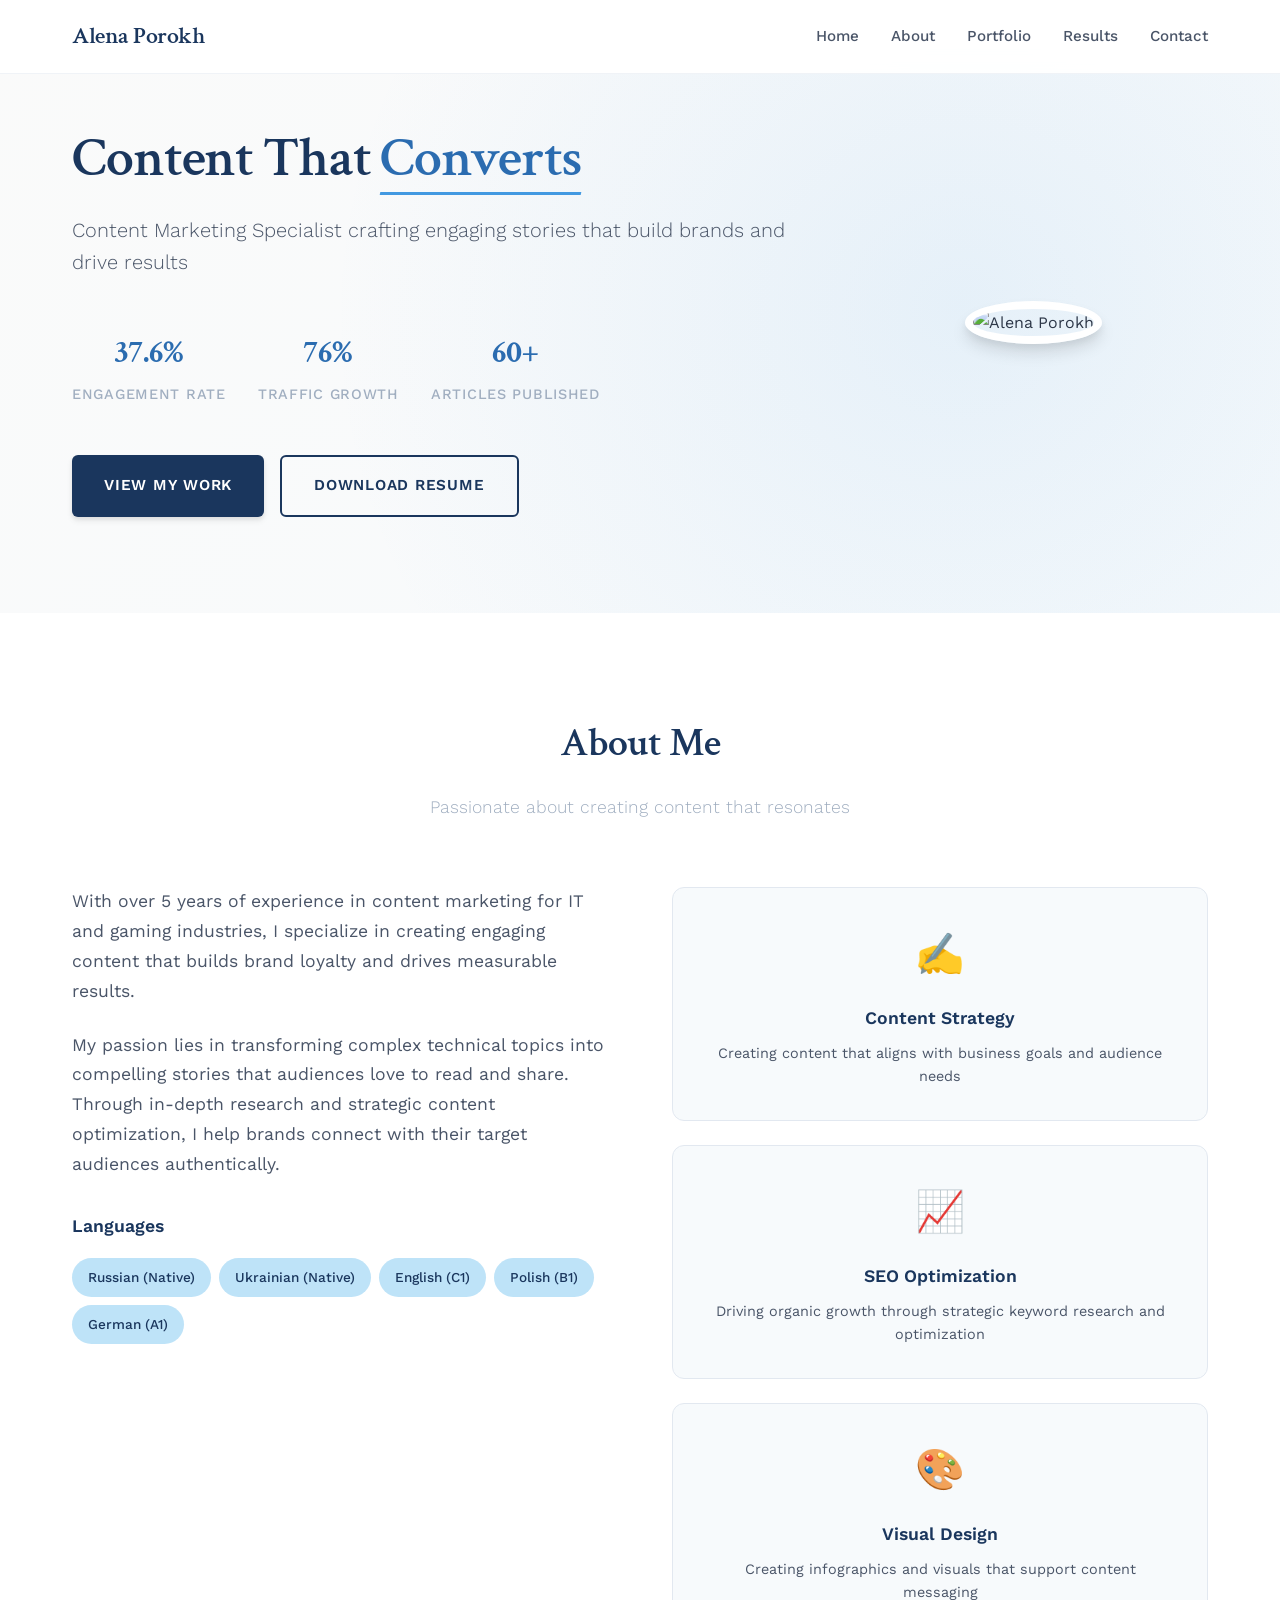
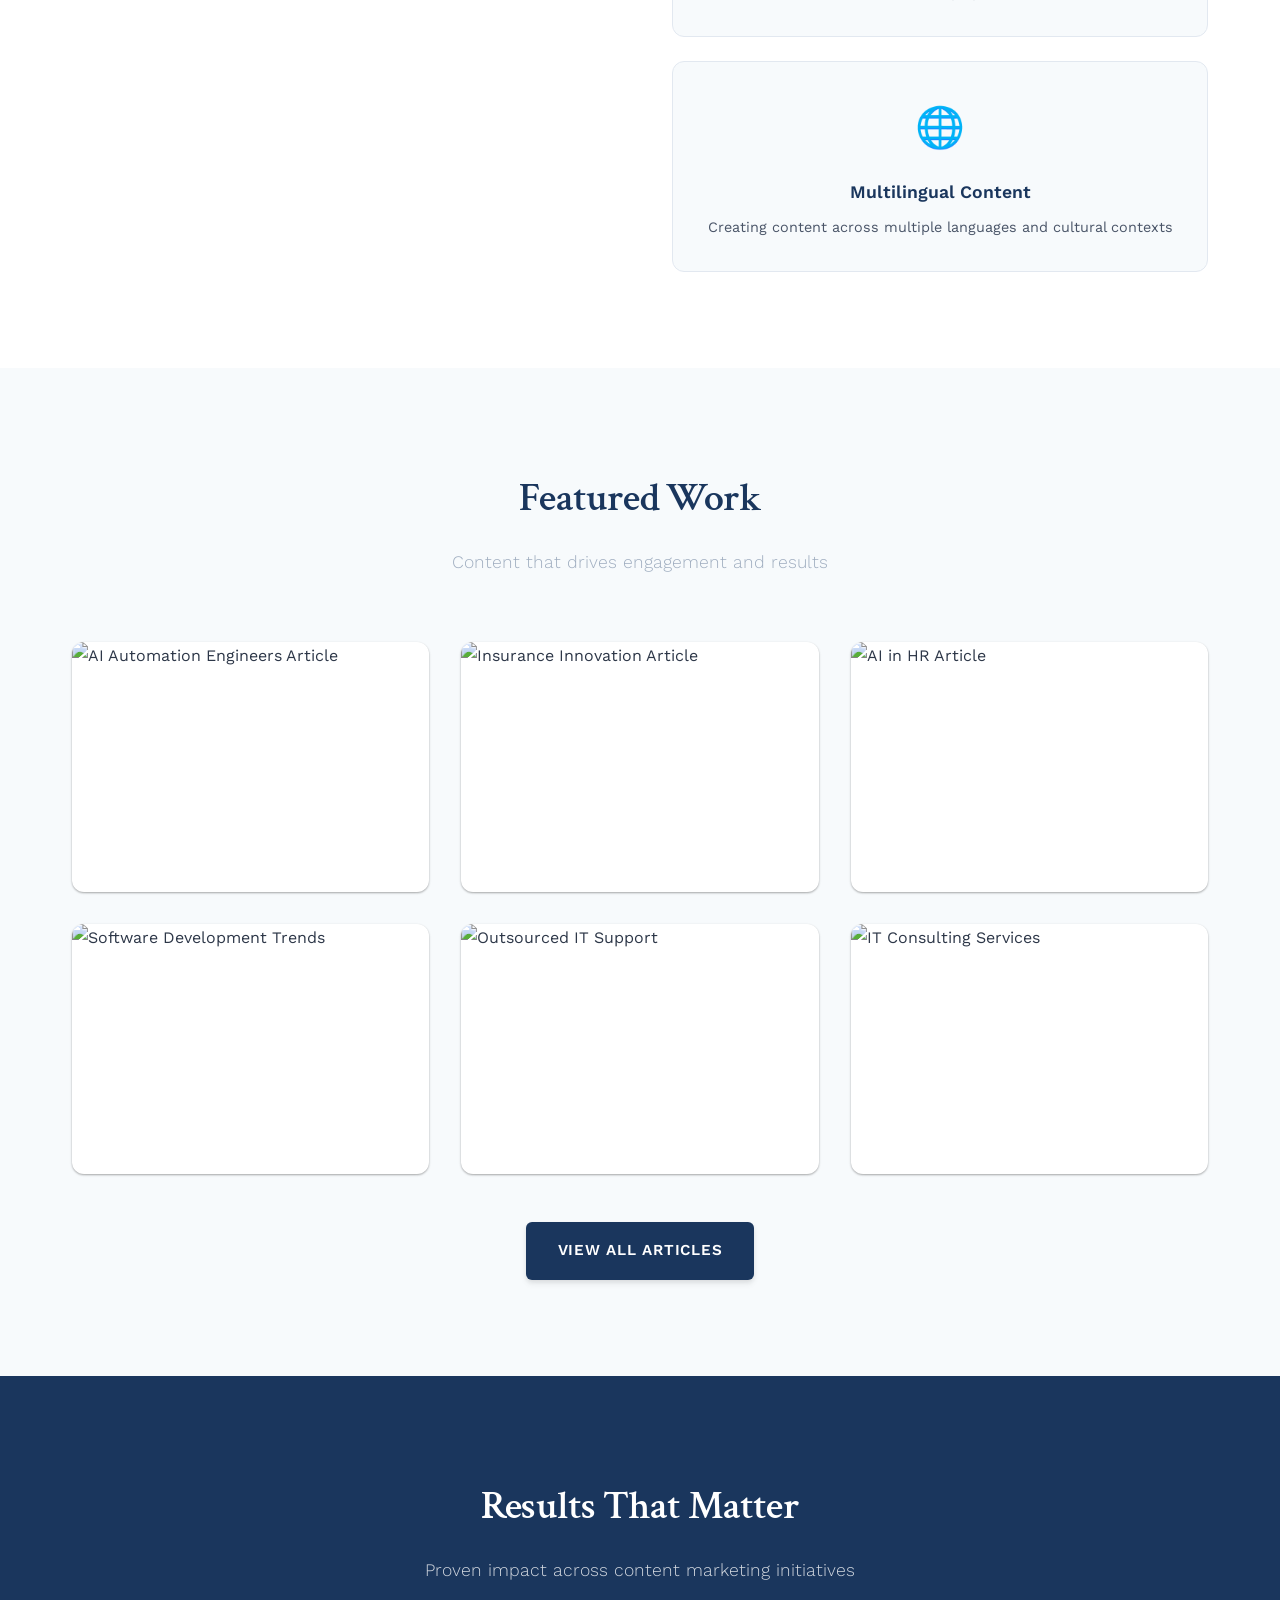
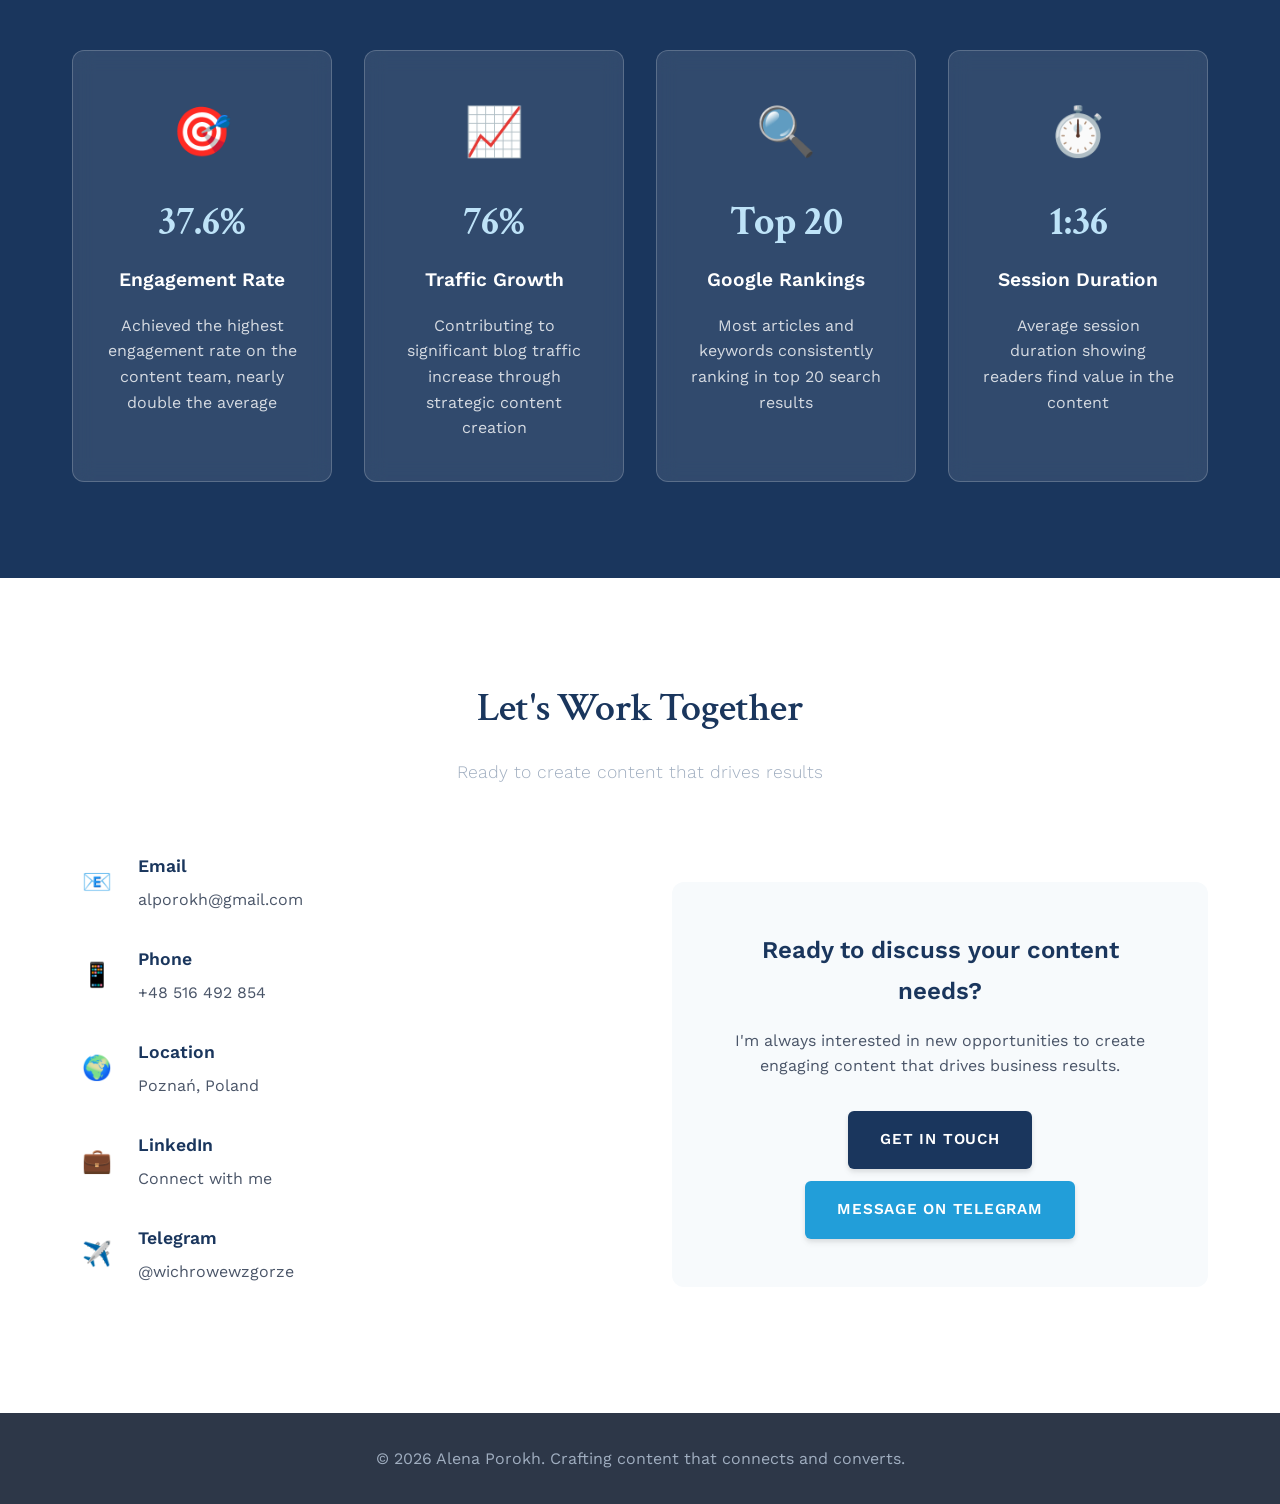
==== portfolio.html @ 60713535 "update" ====
<!DOCTYPE html>
<html lang="en">
<head>
    <meta charset="UTF-8">
    <meta name="viewport" content="width=device-width, initial-scale=1.0">
    <title>Alena Porokh - Content Marketing Portfolio</title>
    <link rel="preconnect" href="https://fonts.googleapis.com">
    <link rel="preconnect" href="https://fonts.gstatic.com" crossorigin>
    <link href="https://fonts.googleapis.com/css2?family=Crimson+Text:ital,wght@0,400;0,600;1,400&family=Work+Sans:wght@300;400;500;600;700&display=swap" rel="stylesheet">
    <link rel="stylesheet" href="portfolio-style.css">
</head>
<body>
    <!-- Navigation -->
    <nav class="navbar">
        <div class="nav-container">
            <div class="nav-logo">
                <h2>Alena Porokh</h2>
            </div>
            <ul class="nav-menu">
                <li><a href="#home" class="nav-link">Home</a></li>
                <li><a href="#about" class="nav-link">About</a></li>
                <li><a href="#portfolio" class="nav-link">Portfolio</a></li>
                <li><a href="#achievements" class="nav-link">Results</a></li>
                <li><a href="#contact" class="nav-link">Contact</a></li>
            </ul>
        </div>
    </nav>

    <!-- Hero Section -->
    <section id="home" class="hero">
        <div class="hero-container">
            <div class="hero-content">
                <h1 class="hero-title">Content That <span class="accent">Converts</span></h1>
                <p class="hero-subtitle">Content Marketing Specialist crafting engaging stories that build brands and drive results</p>
                <div class="hero-stats">
                    <div class="stat-item">
                        <span class="stat-number">37.6%</span>
                        <span class="stat-label">Engagement Rate</span>
                    </div>
                    <div class="stat-item">
                        <span class="stat-number">76%</span>
                        <span class="stat-label">Traffic Growth</span>
                    </div>
                    <div class="stat-item">
                        <span class="stat-number">60+</span>
                        <span class="stat-label">Articles Published</span>
                    </div>
                </div>
                <div class="hero-cta">
                    <a href="#portfolio" class="cta-primary">View My Work</a>
                    <a href="resume.html" class="cta-secondary">Download Resume</a>
                </div>
            </div>
            <div class="hero-image">
                <img src="https://secure.gravatar.com/avatar/c2fedead2f08acc2c8e84f293395091701e8367558be67c398e6171cd1245906?s=300&d=mm&r=g" alt="Alena Porokh" class="profile-photo">
            </div>
        </div>
    </section>

    <!-- About Section -->
    <section id="about" class="about">
        <div class="container">
            <div class="section-header">
                <h2 class="section-title">About Me</h2>
                <p class="section-subtitle">Passionate about creating content that resonates</p>
            </div>
            <div class="about-content">
                <div class="about-text">
                    <p>With over 5 years of experience in content marketing for IT and gaming industries, I specialize in creating engaging content that builds brand loyalty and drives measurable results.</p>
                    <p>My passion lies in transforming complex technical topics into compelling stories that audiences love to read and share. Through in-depth research and strategic content optimization, I help brands connect with their target audiences authentically.</p>
                    <div class="language-skills">
                        <h4>Languages</h4>
                        <div class="languages">
                            <span class="language">Russian (Native)</span>
                            <span class="language">Ukrainian (Native)</span>
                            <span class="language">English (C1)</span>
                            <span class="language">Polish (B1)</span>
                            <span class="language">German (A1)</span>
                        </div>
                    </div>
                </div>
                <div class="skills-grid">
                    <div class="skill-card">
                        <div class="skill-icon">✍️</div>
                        <h4>Content Strategy</h4>
                        <p>Creating content that aligns with business goals and audience needs</p>
                    </div>
                    <div class="skill-card">
                        <div class="skill-icon">📈</div>
                        <h4>SEO Optimization</h4>
                        <p>Driving organic growth through strategic keyword research and optimization</p>
                    </div>
                    <div class="skill-card">
                        <div class="skill-icon">🎨</div>
                        <h4>Visual Design</h4>
                        <p>Creating infographics and visuals that support content messaging</p>
                    </div>
                    <div class="skill-card">
                        <div class="skill-icon">🌐</div>
                        <h4>Multilingual Content</h4>
                        <p>Creating content across multiple languages and cultural contexts</p>
                    </div>
                </div>
            </div>
        </div>
    </section>

    <!-- Portfolio Section -->
    <section id="portfolio" class="portfolio">
        <div class="container">
            <div class="section-header">
                <h2 class="section-title">Featured Work</h2>
                <p class="section-subtitle">Content that drives engagement and results</p>
            </div>
            <div class="portfolio-grid">
                <div class="portfolio-item">
                    <div class="portfolio-image">
                        <img src="https://lasoft.org/blog/wp-content/uploads/2026/01/ai-automation-engineer.png" alt="AI Automation Engineers Article">
                        <div class="portfolio-overlay">
                            <h4>AI Automation Engineers Guide</h4>
                            <p>Most viewed article with 2,278+ views</p>
                            <a href="https://lasoft.org/blog/automation-engineers-with-ai-and-n8n-expertise/" target="_blank" class="portfolio-link">Read Article</a>
                        </div>
                    </div>
                </div>
                <div class="portfolio-item">
                    <div class="portfolio-image">
                        <img src="https://lasoft.org/blog/wp-content/uploads/2025/12/innovation-insurance.jpg" alt="Insurance Innovation Article">
                        <div class="portfolio-overlay">
                            <h4>Insurance Innovation</h4>
                            <p>Industry analysis with 1,538+ views</p>
                            <a href="https://lasoft.org/blog/insurance-innovation-staying-competitive-in-a-tech-driven-market/" target="_blank" class="portfolio-link">Read Article</a>
                        </div>
                    </div>
                </div>
                <div class="portfolio-item">
                    <div class="portfolio-image">
                        <img src="https://lasoft.org/blog/wp-content/uploads/2025/12/AI-for-HR.jpg" alt="AI in HR Article">
                        <div class="portfolio-overlay">
                            <h4>AI in HR Automation</h4>
                            <p>Technical deep-dive with 940+ views</p>
                            <a href="https://lasoft.org/blog/ai-in-hr-when-you-automate-routine-tasks-how-do-you-handle-it/" target="_blank" class="portfolio-link">Read Article</a>
                        </div>
                    </div>
                </div>
                <div class="portfolio-item">
                    <div class="portfolio-image">
                        <img src="https://lasoft.org/blog/wp-content/uploads/2025/11/emerging-software-development-trends.jpg" alt="Software Development Trends">
                        <div class="portfolio-overlay">
                            <h4>Software Development Trends 2026</h4>
                            <p>Forward-looking analysis with 1,928+ views</p>
                            <a href="https://lasoft.org/blog/emerging-software-development-trends-2026/" target="_blank" class="portfolio-link">Read Article</a>
                        </div>
                    </div>
                </div>
                <div class="portfolio-item">
                    <div class="portfolio-image">
                        <img src="https://lasoft.org/blog/wp-content/uploads/2026/02/Software_Development_Cycle.jpg" alt="Outsourced IT Support">
                        <div class="portfolio-overlay">
                            <h4>Outsourced IT Support</h4>
                            <p>Business strategy piece with 264+ views</p>
                            <a href="https://lasoft.org/blog/why-outsourced-it-support-is-replacing-in-house-teams/" target="_blank" class="portfolio-link">Read Article</a>
                        </div>
                    </div>
                </div>
                <div class="portfolio-item">
                    <div class="portfolio-image">
                        <img src="https://lasoft.org/blog/wp-content/uploads/2026/01/Global-IT-consulting-services.jpg" alt="IT Consulting Services">
                        <div class="portfolio-overlay">
                            <h4>IT Consulting Services</h4>
                            <p>Strategic guide with 455+ views</p>
                            <a href="https://lasoft.org/blog/it-consulting-services-strategies-for-digital-transformation-process/" target="_blank" class="portfolio-link">Read Article</a>
                        </div>
                    </div>
                </div>
            </div>
            <div class="portfolio-cta">
                <a href="https://lasoft.org/blog/author/porokh/" target="_blank" class="cta-primary">View All Articles</a>
            </div>
        </div>
    </section>

    <!-- Achievements Section -->
    <section id="achievements" class="achievements">
        <div class="container">
            <div class="section-header">
                <h2 class="section-title">Results That Matter</h2>
                <p class="section-subtitle">Proven impact across content marketing initiatives</p>
            </div>
            <div class="achievements-grid">
                <div class="achievement-card">
                    <div class="achievement-icon">🎯</div>
                    <h3>37.6%</h3>
                    <h4>Engagement Rate</h4>
                    <p>Achieved the highest engagement rate on the content team, nearly double the average</p>
                </div>
                <div class="achievement-card">
                    <div class="achievement-icon">📈</div>
                    <h3>76%</h3>
                    <h4>Traffic Growth</h4>
                    <p>Contributing to significant blog traffic increase through strategic content creation</p>
                </div>
                <div class="achievement-card">
                    <div class="achievement-icon">🔍</div>
                    <h3>Top 20</h3>
                    <h4>Google Rankings</h4>
                    <p>Most articles and keywords consistently ranking in top 20 search results</p>
                </div>
                <div class="achievement-card">
                    <div class="achievement-icon">⏱️</div>
                    <h3>1:36</h3>
                    <h4>Session Duration</h4>
                    <p>Average session duration showing readers find value in the content</p>
                </div>
            </div>
        </div>
    </section>

    <!-- Contact Section -->
    <section id="contact" class="contact">
        <div class="container">
            <div class="section-header">
                <h2 class="section-title">Let's Work Together</h2>
                <p class="section-subtitle">Ready to create content that drives results</p>
            </div>
            <div class="contact-content">
                <div class="contact-info">
                    <div class="contact-item">
                        <div class="contact-icon">📧</div>
                        <div>
                            <h4>Email</h4>
                            <a href="mailto:alporokh@gmail.com">alporokh@gmail.com</a>
                        </div>
                    </div>
                    <div class="contact-item">
                        <div class="contact-icon">📱</div>
                        <div>
                            <h4>Phone</h4>
                            <a href="tel:+48516492854">+48 516 492 854</a>
                        </div>
                    </div>
                    <div class="contact-item">
                        <div class="contact-icon">🌍</div>
                        <div>
                            <h4>Location</h4>
                            <span>Poznań, Poland</span>
                        </div>
                    </div>
                    <div class="contact-item">
                        <div class="contact-icon">💼</div>
                        <div>
                            <h4>LinkedIn</h4>
                            <a href="https://linkedin.com/in/alenaporokh/" target="_blank">Connect with me</a>
                        </div>
                    </div>
                    <div class="contact-item">
                        <div class="contact-icon">✈️</div>
                        <div>
                            <h4>Telegram</h4>
                            <a href="https://t.me/wichrowewzgorze" target="_blank">@wichrowewzgorze</a>
                        </div>
                    </div>
                </div>
                <div class="contact-cta">
                    <h3>Ready to discuss your content needs?</h3>
                    <p>I'm always interested in new opportunities to create engaging content that drives business results.</p>
                    <a href="mailto:alporokh@gmail.com" class="cta-primary">Get In Touch</a>
                    <a href="https://t.me/wichrowewzgorze" target="_blank" class="cta-primary" style="margin-top: 12px; background: #229ED9;">Message on Telegram</a>
                </div>
            </div>
        </div>
    </section>

    <!-- Footer -->
    <footer class="footer">
        <div class="container">
            <p>&copy; 2026 Alena Porokh. Crafting content that connects and converts.</p>
        </div>
    </footer>

    <script src="portfolio-script.js"></script>
</body>
</html>
---- portfolio-style.css ----
:root {
    --navy-blue: #1a365d;
    --royal-blue: #2b6cb0;
    --sky-blue: #4299e1;
    --light-blue: #bee3f8;
    --pure-black: #000000;
    --charcoal: #2d3748;
    --slate: #4a5568;
    --pure-white: #ffffff;
    --cream-white: #fafafa;
    --light-gray: #f7fafc;
    --medium-gray: #a0aec0;
    --border-light: #e2e8f0;
    
    --font-serif: 'Crimson Text', serif;
    --font-sans: 'Work Sans', sans-serif;
    
    --shadow-subtle: 0 1px 3px rgba(0, 0, 0, 0.12), 0 1px 2px rgba(0, 0, 0, 0.24);
    --shadow-medium: 0 4px 6px rgba(0, 0, 0, 0.07), 0 2px 4px rgba(0, 0, 0, 0.06);
    --shadow-large: 0 10px 15px rgba(0, 0, 0, 0.1), 0 4px 6px rgba(0, 0, 0, 0.05);
    
    --transition: all 0.3s cubic-bezier(0.4, 0, 0.2, 1);
}

* {
    margin: 0;
    padding: 0;
    box-sizing: border-box;
}

html {
    scroll-behavior: smooth;
}

body {
    font-family: var(--font-sans);
    line-height: 1.7;
    color: var(--charcoal);
    background: var(--pure-white);
    overflow-x: hidden;
}

.container {
    max-width: 1200px;
    margin: 0 auto;
    padding: 0 2rem;
}

/* Navigation */
.navbar {
    position: fixed;
    top: 0;
    width: 100%;
    background: rgba(255, 255, 255, 0.95);
    backdrop-filter: blur(10px);
    z-index: 1000;
    padding: 1rem 0;
    border-bottom: 1px solid var(--border-light);
    transition: var(--transition);
}

.nav-container {
    max-width: 1200px;
    margin: 0 auto;
    padding: 0 2rem;
    display: flex;
    justify-content: space-between;
    align-items: center;
}

.nav-logo h2 {
    font-family: var(--font-serif);
    font-size: 1.5rem;
    font-weight: 600;
    color: var(--navy-blue);
    letter-spacing: -0.02em;
}

.nav-menu {
    display: flex;
    list-style: none;
    gap: 2rem;
}

.nav-link {
    text-decoration: none;
    color: var(--slate);
    font-weight: 500;
    font-size: 0.95rem;
    transition: var(--transition);
    position: relative;
}

.nav-link:hover {
    color: var(--royal-blue);
}

.nav-link::after {
    content: '';
    position: absolute;
    bottom: -2px;
    left: 0;
    width: 0;
    height: 2px;
    background: var(--royal-blue);
    transition: width 0.3s ease;
}

.nav-link:hover::after {
    width: 100%;
}

/* Hero Section */
.hero {
    padding: 8rem 0 6rem;
    background: linear-gradient(135deg, var(--cream-white) 0%, var(--light-gray) 100%);
    position: relative;
    overflow: hidden;
}

.hero::before {
    content: '';
    position: absolute;
    top: -50%;
    right: -25%;
    width: 100%;
    height: 200%;
    background: radial-gradient(ellipse, rgba(66, 153, 225, 0.1) 0%, transparent 70%);
    transform: rotate(-15deg);
}

.hero-container {
    max-width: 1200px;
    margin: 0 auto;
    padding: 0 2rem;
    display: grid;
    grid-template-columns: 1fr 350px;
    gap: 4rem;
    align-items: center;
    position: relative;
    z-index: 1;
}

.hero-title {
    font-family: var(--font-serif);
    font-size: 3.5rem;
    font-weight: 600;
    color: var(--navy-blue);
    line-height: 1.1;
    margin-bottom: 1.5rem;
    letter-spacing: -0.02em;
}

.accent {
    color: var(--royal-blue);
    position: relative;
}

.accent::after {
    content: '';
    position: absolute;
    bottom: 0;
    left: 0;
    width: 100%;
    height: 3px;
    background: var(--sky-blue);
    transform: skew(-12deg);
}

.hero-subtitle {
    font-size: 1.25rem;
    color: var(--slate);
    margin-bottom: 3rem;
    font-weight: 300;
    line-height: 1.6;
}

.hero-stats {
    display: flex;
    gap: 2rem;
    margin-bottom: 3rem;
}

.stat-item {
    text-align: center;
}

.stat-number {
    display: block;
    font-size: 2rem;
    font-weight: 700;
    color: var(--royal-blue);
    font-family: var(--font-serif);
}

.stat-label {
    font-size: 0.9rem;
    color: var(--medium-gray);
    text-transform: uppercase;
    letter-spacing: 0.05em;
    font-weight: 500;
}

.hero-cta {
    display: flex;
    gap: 1rem;
}

.cta-primary, .cta-secondary {
    text-decoration: none;
    padding: 1rem 2rem;
    border-radius: 6px;
    font-weight: 600;
    font-size: 0.95rem;
    transition: var(--transition);
    display: inline-flex;
    align-items: center;
    text-transform: uppercase;
    letter-spacing: 0.05em;
}

.cta-primary {
    background: var(--navy-blue);
    color: var(--pure-white);
    box-shadow: var(--shadow-medium);
}

.cta-primary:hover {
    background: var(--royal-blue);
    transform: translateY(-2px);
    box-shadow: var(--shadow-large);
}

.cta-secondary {
    background: transparent;
    color: var(--navy-blue);
    border: 2px solid var(--navy-blue);
}

.cta-secondary:hover {
    background: var(--navy-blue);
    color: var(--pure-white);
}

.hero-image {
    text-align: center;
    position: relative;
}

.profile-photo {
    width: 280px;
    height: 280px;
    border-radius: 50%;
    object-fit: cover;
    box-shadow: var(--shadow-large);
    border: 8px solid var(--pure-white);
    transition: var(--transition);
}

.profile-photo:hover {
    transform: scale(1.05);
}

/* Section Styles */
section {
    padding: 6rem 0;
}

.section-header {
    text-align: center;
    margin-bottom: 4rem;
}

.section-title {
    font-family: var(--font-serif);
    font-size: 2.5rem;
    font-weight: 600;
    color: var(--navy-blue);
    margin-bottom: 1rem;
    letter-spacing: -0.02em;
}

.section-subtitle {
    font-size: 1.1rem;
    color: var(--medium-gray);
    font-weight: 300;
}

/* About Section */
.about {
    background: var(--pure-white);
}

.about-content {
    display: grid;
    grid-template-columns: 1fr 1fr;
    gap: 4rem;
    align-items: start;
}

.about-text p {
    font-size: 1.1rem;
    color: var(--slate);
    margin-bottom: 1.5rem;
    line-height: 1.7;
}

.language-skills {
    margin-top: 2rem;
}

.language-skills h4 {
    font-size: 1.1rem;
    color: var(--navy-blue);
    margin-bottom: 1rem;
    font-weight: 600;
}

.languages {
    display: flex;
    flex-wrap: wrap;
    gap: 0.5rem;
}

.language {
    background: var(--light-blue);
    color: var(--navy-blue);
    padding: 0.5rem 1rem;
    border-radius: 20px;
    font-size: 0.85rem;
    font-weight: 500;
}

.skills-grid {
    display: grid;
    grid-template-columns: 1fr;
    gap: 1.5rem;
}

.skill-card {
    background: var(--light-gray);
    padding: 2rem;
    border-radius: 12px;
    text-align: center;
    transition: var(--transition);
    border: 1px solid var(--border-light);
}

.skill-card:hover {
    transform: translateY(-4px);
    box-shadow: var(--shadow-medium);
}

.skill-icon {
    font-size: 2.5rem;
    margin-bottom: 1rem;
}

.skill-card h4 {
    color: var(--navy-blue);
    font-size: 1.1rem;
    margin-bottom: 0.5rem;
    font-weight: 600;
}

.skill-card p {
    color: var(--slate);
    font-size: 0.9rem;
    line-height: 1.6;
}

/* Portfolio Section */
.portfolio {
    background: var(--light-gray);
}

.portfolio-grid {
    display: grid;
    grid-template-columns: repeat(auto-fit, minmax(350px, 1fr));
    gap: 2rem;
    margin-bottom: 3rem;
}

.portfolio-item {
    background: var(--pure-white);
    border-radius: 12px;
    overflow: hidden;
    box-shadow: var(--shadow-subtle);
    transition: var(--transition);
}

.portfolio-item:hover {
    transform: translateY(-8px);
    box-shadow: var(--shadow-large);
}

.portfolio-image {
    position: relative;
    overflow: hidden;
    height: 250px;
}

.portfolio-image img {
    width: 100%;
    height: 100%;
    object-fit: cover;
    transition: var(--transition);
}

.portfolio-overlay {
    position: absolute;
    top: 0;
    left: 0;
    right: 0;
    bottom: 0;
    background: rgba(26, 54, 93, 0.9);
    color: var(--pure-white);
    padding: 2rem;
    display: flex;
    flex-direction: column;
    justify-content: center;
    opacity: 0;
    transition: var(--transition);
}

.portfolio-item:hover .portfolio-overlay {
    opacity: 1;
}

.portfolio-overlay h4 {
    font-size: 1.3rem;
    margin-bottom: 0.5rem;
    font-weight: 600;
}

.portfolio-overlay p {
    margin-bottom: 1.5rem;
    opacity: 0.9;
}

.portfolio-link {
    color: var(--pure-white);
    text-decoration: none;
    font-weight: 600;
    text-transform: uppercase;
    letter-spacing: 0.05em;
    font-size: 0.9rem;
    border-bottom: 2px solid var(--sky-blue);
    display: inline-block;
    transition: var(--transition);
}

.portfolio-link:hover {
    color: var(--sky-blue);
}

.portfolio-cta {
    text-align: center;
}

/* Achievements Section */
.achievements {
    background: var(--navy-blue);
    color: var(--pure-white);
}

.achievements .section-title {
    color: var(--pure-white);
}

.achievements .section-subtitle {
    color: rgba(255, 255, 255, 0.8);
}

.achievements-grid {
    display: grid;
    grid-template-columns: repeat(auto-fit, minmax(250px, 1fr));
    gap: 2rem;
}

.achievement-card {
    background: rgba(255, 255, 255, 0.1);
    padding: 2.5rem 2rem;
    border-radius: 12px;
    text-align: center;
    backdrop-filter: blur(10px);
    border: 1px solid rgba(255, 255, 255, 0.2);
    transition: var(--transition);
}

.achievement-card:hover {
    transform: translateY(-8px);
    background: rgba(255, 255, 255, 0.15);
}

.achievement-icon {
    font-size: 3rem;
    margin-bottom: 1rem;
}

.achievement-card h3 {
    font-size: 2.5rem;
    font-weight: 700;
    color: var(--light-blue);
    margin-bottom: 0.5rem;
    font-family: var(--font-serif);
}

.achievement-card h4 {
    font-size: 1.2rem;
    margin-bottom: 1rem;
    color: var(--pure-white);
    font-weight: 600;
}

.achievement-card p {
    color: rgba(255, 255, 255, 0.8);
    line-height: 1.6;
}

/* Contact Section */
.contact {
    background: var(--pure-white);
}

.contact-content {
    display: grid;
    grid-template-columns: 1fr 1fr;
    gap: 4rem;
    align-items: center;
}

.contact-item {
    display: flex;
    align-items: center;
    gap: 1rem;
    margin-bottom: 2rem;
}

.contact-icon {
    font-size: 1.5rem;
    width: 50px;
    text-align: center;
}

.contact-item h4 {
    color: var(--navy-blue);
    font-size: 1.1rem;
    margin-bottom: 0.25rem;
    font-weight: 600;
}

.contact-item a, .contact-item span {
    color: var(--slate);
    text-decoration: none;
    transition: var(--transition);
}

.contact-item a:hover {
    color: var(--royal-blue);
}

.contact-cta {
    background: var(--light-gray);
    padding: 3rem;
    border-radius: 12px;
    text-align: center;
}

.contact-cta h3 {
    font-size: 1.5rem;
    color: var(--navy-blue);
    margin-bottom: 1rem;
    font-weight: 600;
}

.contact-cta p {
    color: var(--slate);
    margin-bottom: 2rem;
    line-height: 1.6;
}

/* Footer */
.footer {
    background: var(--charcoal);
    color: var(--medium-gray);
    padding: 2rem 0;
    text-align: center;
}

/* Responsive Design */
@media (max-width: 1024px) {
    .hero-container {
        grid-template-columns: 1fr;
        text-align: center;
        gap: 3rem;
    }
    
    .hero-title {
        font-size: 3rem;
    }
    
    .about-content,
    .contact-content {
        grid-template-columns: 1fr;
        gap: 3rem;
    }
    
    .skills-grid {
        grid-template-columns: repeat(2, 1fr);
    }
}

@media (max-width: 768px) {
    .container {
        padding: 0 1rem;
    }
    
    .nav-container {
        padding: 0 1rem;
    }
    
    .nav-menu {
        gap: 1rem;
    }
    
    .hero {
        padding: 6rem 0 4rem;
    }
    
    .hero-title {
        font-size: 2.5rem;
    }
    
    .hero-stats {
        flex-direction: column;
        gap: 1rem;
    }
    
    .hero-cta {
        flex-direction: column;
        align-items: center;
    }
    
    .profile-photo {
        width: 200px;
        height: 200px;
    }
    
    .section-title {
        font-size: 2rem;
    }
    
    .skills-grid {
        grid-template-columns: 1fr;
    }
    
    .portfolio-grid {
        grid-template-columns: 1fr;
    }
    
    .achievements-grid {
        grid-template-columns: 1fr;
    }
}

/* Animations */
@keyframes fadeInUp {
    from {
        opacity: 0;
        transform: translateY(30px);
    }
    to {
        opacity: 1;
        transform: translateY(0);
    }
}

.portfolio-item,
.skill-card,
.achievement-card {
    animation: fadeInUp 0.6s ease forwards;
}

.portfolio-item:nth-child(1) { animation-delay: 0.1s; }
.portfolio-item:nth-child(2) { animation-delay: 0.2s; }
.portfolio-item:nth-child(3) { animation-delay: 0.3s; }
.portfolio-item:nth-child(4) { animation-delay: 0.4s; }
.portfolio-item:nth-child(5) { animation-delay: 0.5s; }
.portfolio-item:nth-child(6) { animation-delay: 0.6s; }
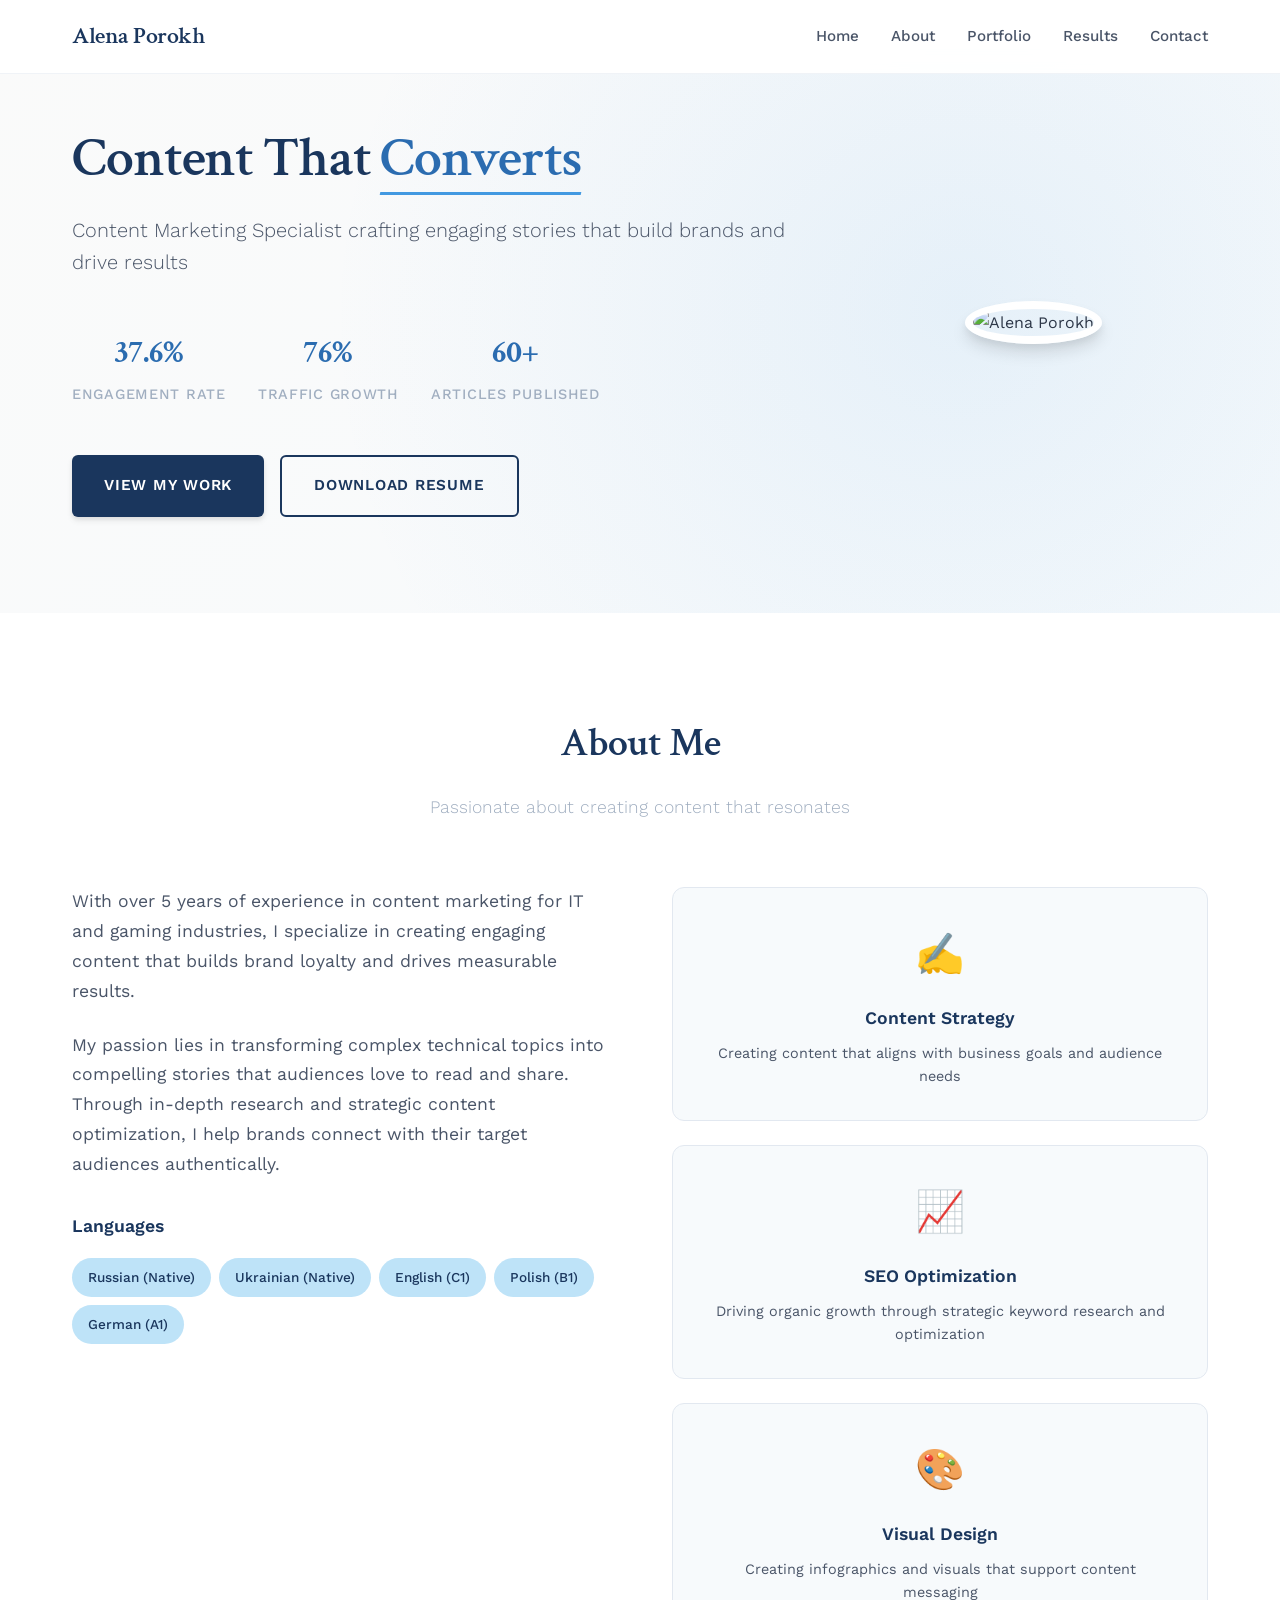
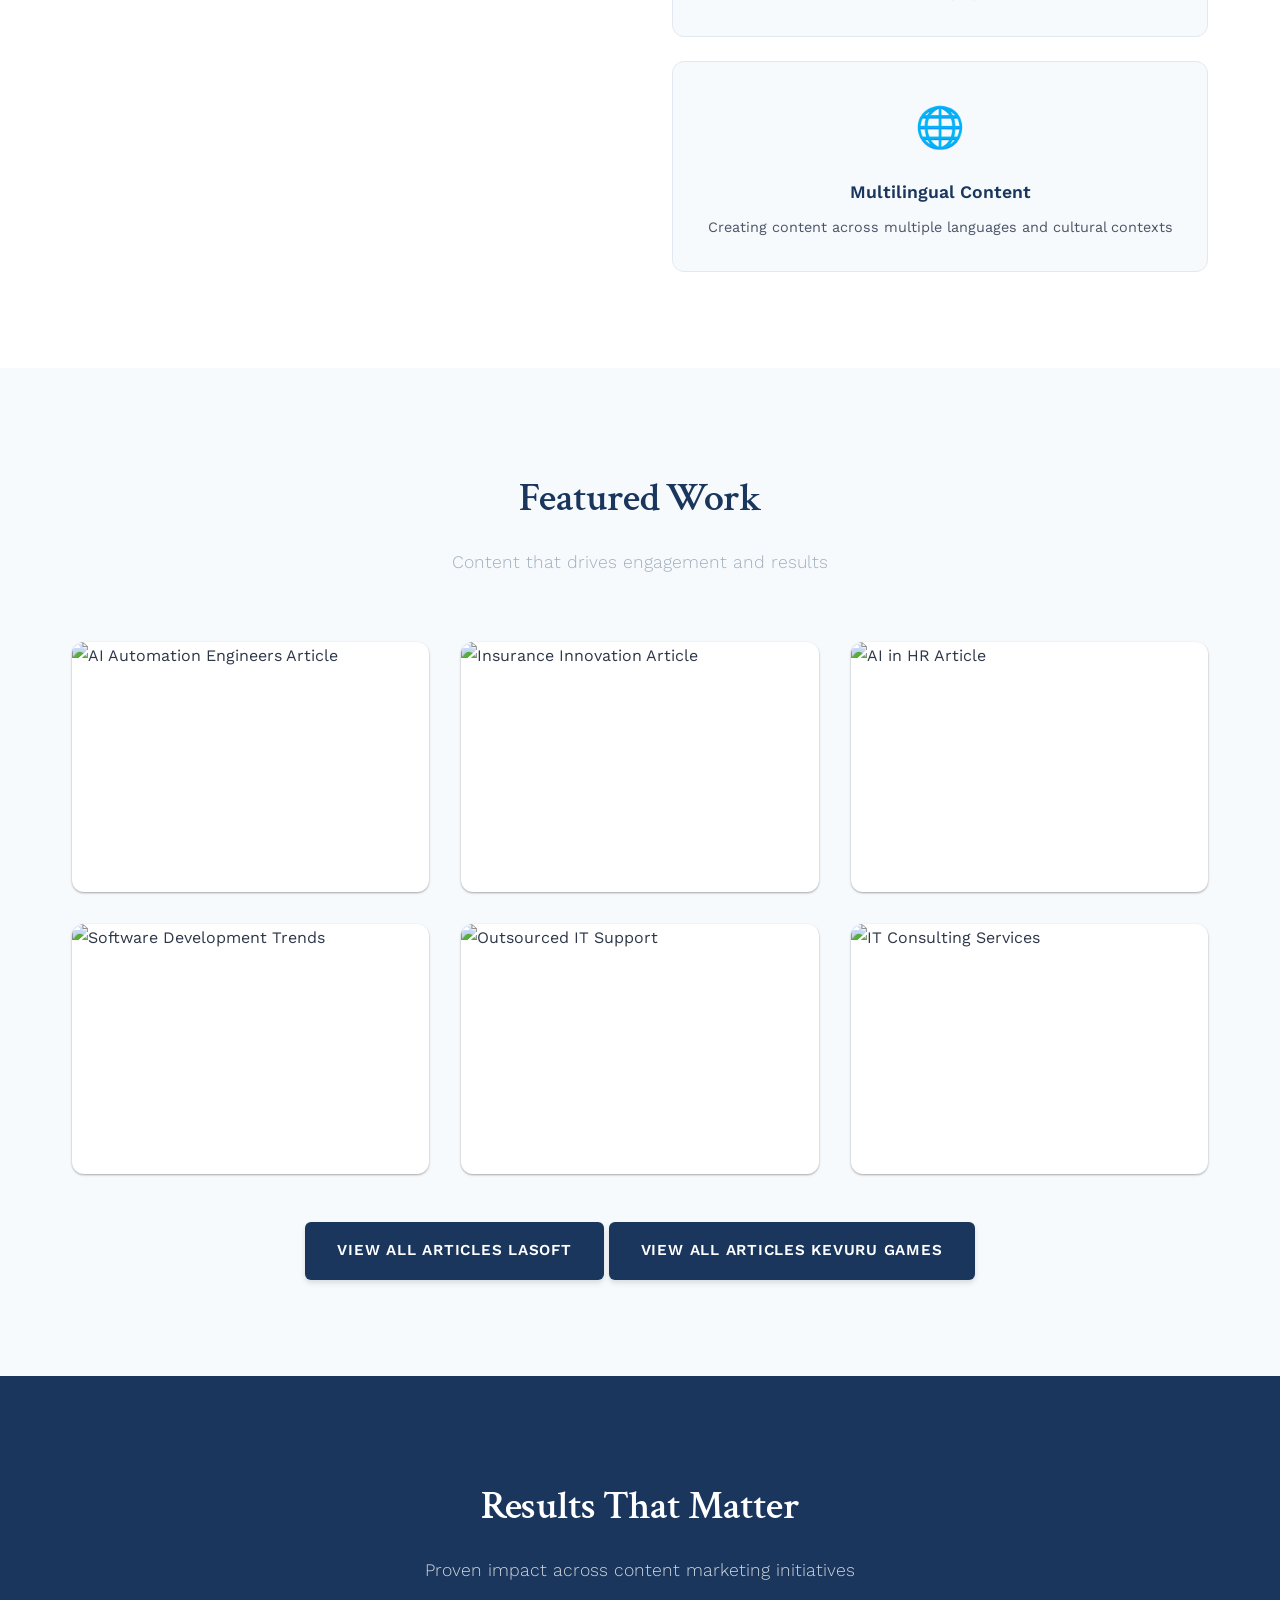
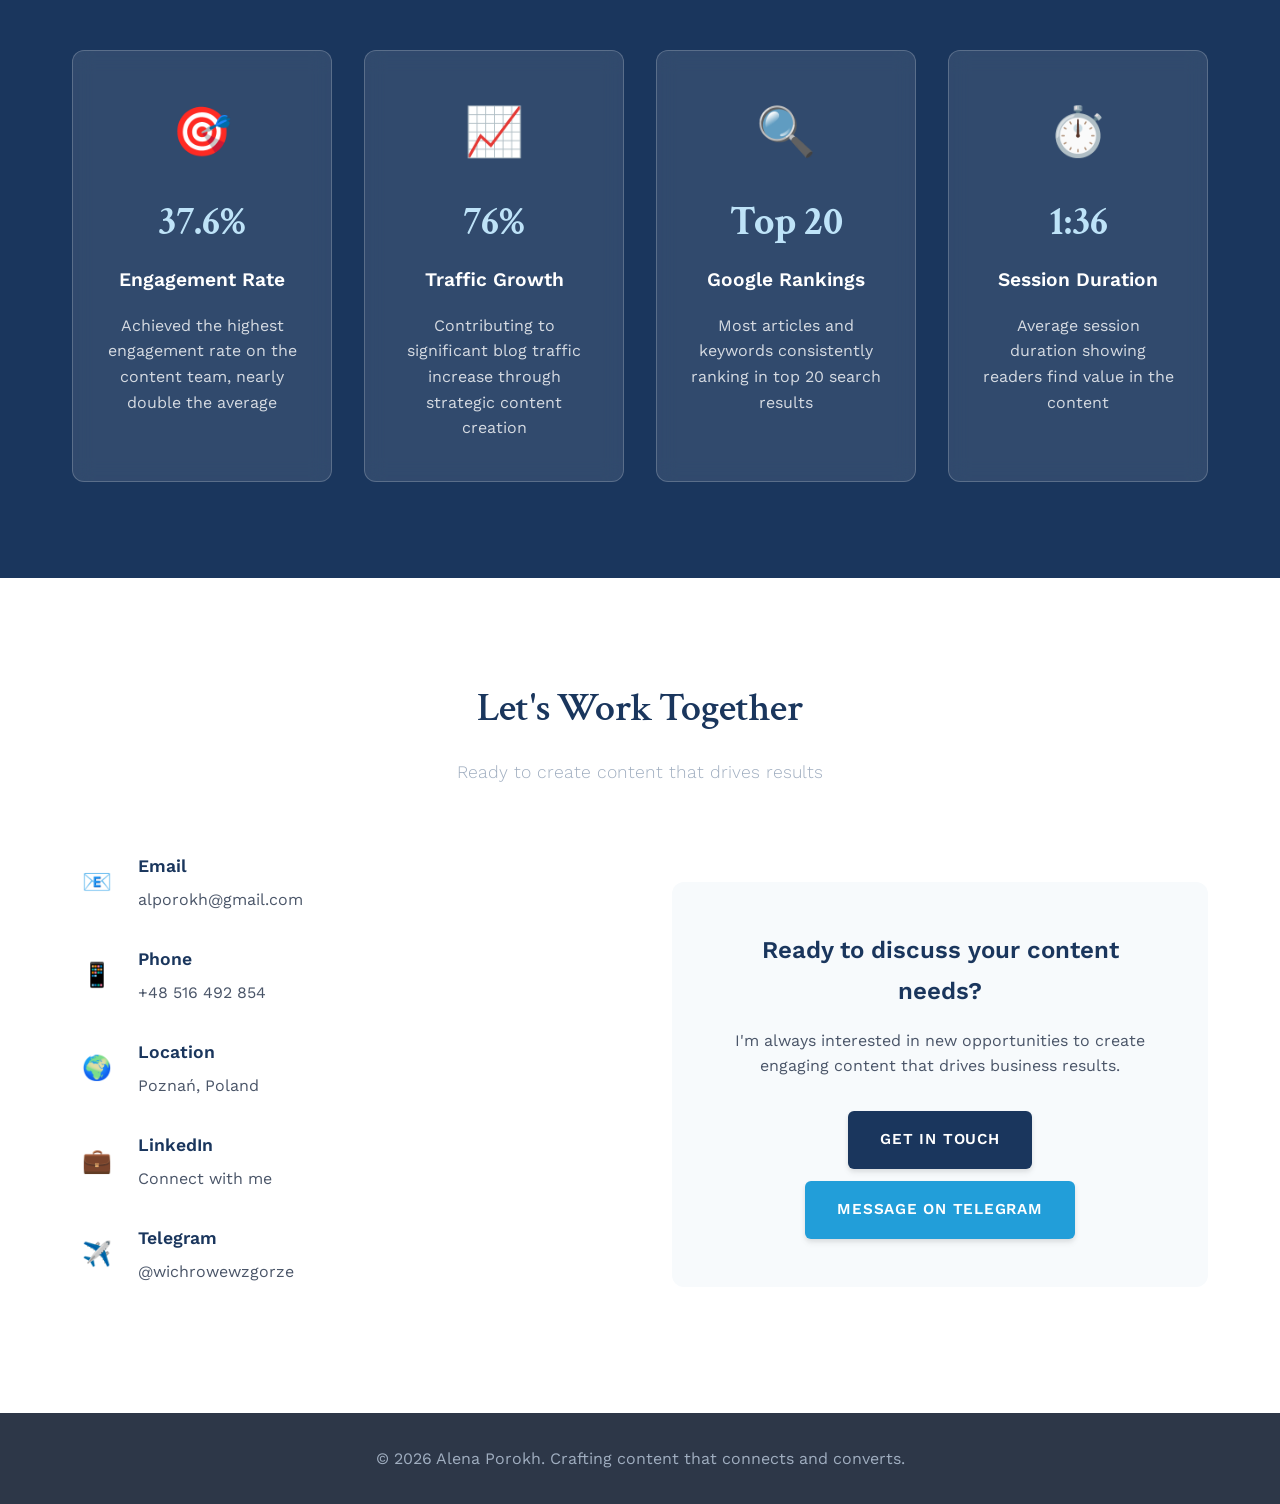
==== commit f324967d: "update" ====
--- a/portfolio.html
+++ b/portfolio.html
@@ -175,7 +175,8 @@
                 </div>
             </div>
             <div class="portfolio-cta">
-                <a href="https://lasoft.org/blog/author/porokh/" target="_blank" class="cta-primary">View All Articles</a>
+                <a href="https://lasoft.org/blog/author/porokh/" target="_blank" class="cta-primary">View All Articles Lasoft</a>
+                <a href="https://kevurugames.com/blog/author/olenaporokh/" target="_blank" class="cta-primary">View All Articles Kevuru Games</a>
             </div>
         </div>
     </section>
